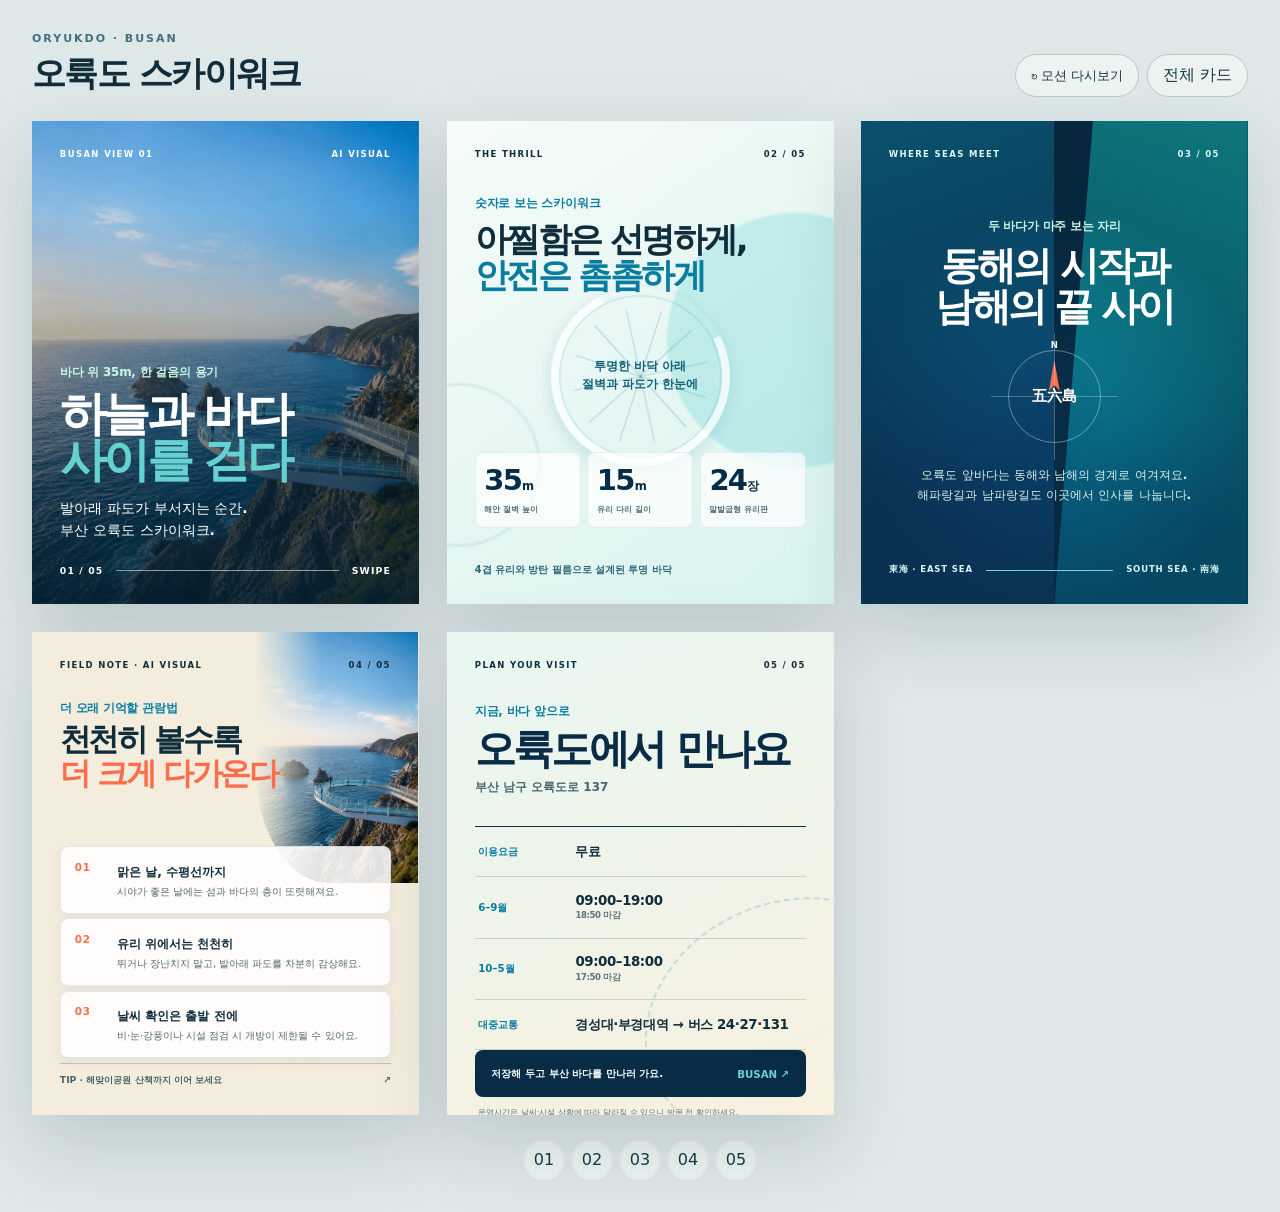
==== oryukdo-cardnews/index.html @ c97f1700 "Add brand guide and complete tourism content pages" ====
<!doctype html>
<html lang="ko">
<head>
  <meta charset="utf-8">
  <meta name="viewport" content="width=device-width, initial-scale=1">
  <meta name="description" content="오륙도 스카이워크를 소개하는 5장 모션 카드뉴스">
  <title>오륙도 스카이워크 — 카드뉴스</title>
  <link rel="stylesheet" href="styles.css">
  <script src="motion.js" defer></script>
</head>
<body>
  <main class="page-shell">
    <header class="viewer-head">
      <div>
        <p class="viewer-kicker">ORYUKDO · BUSAN</p>
        <h1>오륙도 스카이워크</h1>
      </div>
      <div class="viewer-actions" aria-label="카드 조작">
        <button id="replay" type="button">↻ 모션 다시보기</button>
        <a id="allCards" href="./">전체 카드</a>
      </div>
    </header>

    <section class="deck" id="deck" aria-label="오륙도 스카이워크 카드뉴스">
      <article class="card card--hero" data-card="1" aria-label="1번 카드, 표지">
        <div class="photo photo--hero" aria-hidden="true"></div>
        <div class="shade" aria-hidden="true"></div>
        <div class="grain" aria-hidden="true"></div>
        <div class="card-inner">
          <div class="topline motion-item"><span>BUSAN VIEW 01</span><span>AI VISUAL</span></div>
          <div class="hero-copy">
            <p class="eyebrow motion-item">바다 위 35m, 한 걸음의 용기</p>
            <h2 class="motion-item">하늘과 바다<br><em>사이를 걷다</em></h2>
            <p class="support motion-item">발아래 파도가 부서지는 순간.<br>부산 오륙도 스카이워크.</p>
          </div>
          <div class="swipe motion-item"><span>01 / 05</span><i></i><span>SWIPE</span></div>
        </div>
      </article>

      <article class="card card--glass" data-card="2" aria-label="2번 카드, 유리 다리 구조">
        <div class="orb orb--one" aria-hidden="true"></div>
        <div class="orb orb--two" aria-hidden="true"></div>
        <div class="card-inner">
          <div class="topline dark motion-item"><span>THE THRILL</span><span>02 / 05</span></div>
          <div class="section-copy">
            <p class="eyebrow dark motion-item">숫자로 보는 스카이워크</p>
            <h2 class="ink motion-item">아찔함은 선명하게,<br><em>안전은 촘촘하게</em></h2>
          </div>
          <div class="glass-bridge motion-item" aria-label="말발굽 모양 유리다리 그래픽">
            <div class="glass-path"><span></span><span></span><span></span><span></span><span></span><span></span></div>
            <p>투명한 바닥 아래<br>절벽과 파도가 한눈에</p>
          </div>
          <div class="stat-grid">
            <div class="stat motion-item"><strong>35<small>m</small></strong><span>해안 절벽 높이</span></div>
            <div class="stat motion-item"><strong>15<small>m</small></strong><span>유리 다리 길이</span></div>
            <div class="stat motion-item"><strong>24<small>장</small></strong><span>말발굽형 유리판</span></div>
          </div>
          <p class="source-note motion-item">4겹 유리와 방탄 필름으로 설계된 투명 바닥</p>
        </div>
      </article>

      <article class="card card--border" data-card="3" aria-label="3번 카드, 동해와 남해의 경계">
        <div class="split-sea" aria-hidden="true"><span></span><span></span></div>
        <div class="card-inner">
          <div class="topline light motion-item"><span>WHERE SEAS MEET</span><span>03 / 05</span></div>
          <div class="center-copy">
            <p class="eyebrow motion-item">두 바다가 마주 보는 자리</p>
            <h2 class="motion-item">동해의 시작과<br>남해의 끝 사이</h2>
            <div class="compass motion-item" aria-hidden="true"><i></i><b>五六島</b><span>N</span></div>
            <p class="support motion-item">오륙도 앞바다는 동해와 남해의 경계로 여겨져요.<br>해파랑길과 남파랑길도 이곳에서 인사를 나눕니다.</p>
          </div>
          <div class="sea-labels motion-item"><span>東海 · EAST SEA</span><i></i><span>SOUTH SEA · 南海</span></div>
        </div>
      </article>

      <article class="card card--tips" data-card="4" aria-label="4번 카드, 관람 팁">
        <div class="photo photo--detail" aria-hidden="true"></div>
        <div class="card-inner">
          <div class="topline dark motion-item"><span>FIELD NOTE · AI VISUAL</span><span>04 / 05</span></div>
          <div class="tips-head">
            <p class="eyebrow dark motion-item">더 오래 기억할 관람법</p>
            <h2 class="ink motion-item">천천히 볼수록<br><em>더 크게 다가온다</em></h2>
          </div>
          <div class="tips-list">
            <div class="tip motion-item"><b>01</b><div><strong>맑은 날, 수평선까지</strong><p>시야가 좋은 날에는 섬과 바다의 층이 또렷해져요.</p></div></div>
            <div class="tip motion-item"><b>02</b><div><strong>유리 위에서는 천천히</strong><p>뛰거나 장난치지 말고, 발아래 파도를 차분히 감상해요.</p></div></div>
            <div class="tip motion-item"><b>03</b><div><strong>날씨 확인은 출발 전에</strong><p>비·눈·강풍이나 시설 점검 시 개방이 제한될 수 있어요.</p></div></div>
          </div>
          <div class="micro-cta motion-item">TIP · 해맞이공원 산책까지 이어 보세요 <span>↗</span></div>
        </div>
      </article>

      <article class="card card--info" data-card="5" aria-label="5번 카드, 방문 정보">
        <div class="route-line" aria-hidden="true"></div>
        <div class="card-inner">
          <div class="topline dark motion-item"><span>PLAN YOUR VISIT</span><span>05 / 05</span></div>
          <div class="info-head">
            <p class="eyebrow dark motion-item">지금, 바다 앞으로</p>
            <h2 class="ink motion-item">오륙도에서 만나요</h2>
            <p class="info-sub motion-item">부산 남구 오륙도로 137</p>
          </div>
          <div class="info-board">
            <div class="info-row motion-item"><span>이용요금</span><strong>무료</strong></div>
            <div class="info-row motion-item"><span>6–9월</span><strong>09:00–19:00 <small>18:50 마감</small></strong></div>
            <div class="info-row motion-item"><span>10–5월</span><strong>09:00–18:00 <small>17:50 마감</small></strong></div>
            <div class="info-row motion-item"><span>대중교통</span><strong>경성대·부경대역 → 버스 24·27·131</strong></div>
          </div>
          <div class="closing-strip motion-item"><span>저장해 두고 부산 바다를 만나러 가요.</span><b>BUSAN ↗</b></div>
          <p class="verify motion-item">운영시간은 날씨·시설 상황에 따라 달라질 수 있으니 방문 전 확인하세요.</p>
        </div>
      </article>
    </section>

    <nav class="card-nav" aria-label="개별 카드 바로가기">
      <a href="?card=1">01</a><a href="?card=2">02</a><a href="?card=3">03</a><a href="?card=4">04</a><a href="?card=5">05</a>
    </nav>
  </main>
</body>
</html>
---- oryukdo-cardnews/styles.css ----
:root{--navy:#082c45;--sea:#087da2;--aqua:#65d1d0;--foam:#eef8f4;--sand:#f3ead7;--coral:#ff6d4a;--ink:#102d3b;--ease:cubic-bezier(.22,1,.36,1)}
*{box-sizing:border-box}html{background:#dfe8e8}body{margin:0;color:var(--ink);font-family:Pretendard,"Noto Sans KR",Apple SD Gothic Neo,system-ui,sans-serif}.page-shell{min-height:100vh;padding:32px}.viewer-head{width:min(1240px,100%);margin:0 auto 24px;display:flex;align-items:end;justify-content:space-between;gap:20px}.viewer-kicker{margin:0 0 6px;font-size:11px;font-weight:800;letter-spacing:.18em;color:#417080}.viewer-head h1{margin:0;font-size:clamp(22px,3vw,34px);letter-spacing:-.05em}.viewer-actions{display:flex;gap:8px}.viewer-actions button,.viewer-actions a{appearance:none;border:1px solid #b5c9c9;background:#edf3f1;color:#173746;border-radius:999px;padding:10px 15px;font:700 12px inherit;text-decoration:none;cursor:pointer}.deck{width:min(1240px,100%);margin:auto;display:grid;grid-template-columns:repeat(auto-fit,minmax(min(100%,360px),1fr));gap:28px;align-items:start}.card{position:relative;isolation:isolate;aspect-ratio:4/5;overflow:hidden;background:var(--foam);box-shadow:0 28px 70px rgba(6,39,56,.16);container-type:inline-size}.card-inner{position:relative;z-index:3;height:100%;padding:7.2%;display:flex;flex-direction:column}.topline{display:flex;justify-content:space-between;gap:12px;font-size:2.2cqw;font-weight:800;letter-spacing:.16em;color:#fff;text-transform:uppercase}.topline.dark{color:var(--ink)}.topline.light{color:#dff8f5}.photo{position:absolute;inset:0;background-image:url("assets/oryukdo-hero.png");background-size:cover;background-repeat:no-repeat}.photo--hero{background-position:center}.shade{position:absolute;inset:0;background:linear-gradient(180deg,rgba(2,24,43,.06) 18%,rgba(2,31,48,.86) 100%)}.grain{position:absolute;inset:0;opacity:.18;background-image:url("data:image/svg+xml,%3Csvg viewBox='0 0 120 120' xmlns='http://www.w3.org/2000/svg'%3E%3Cfilter id='n'%3E%3CfeTurbulence type='fractalNoise' baseFrequency='.85' numOctaves='2' stitchTiles='stitch'/%3E%3C/filter%3E%3Crect width='100%25' height='100%25' filter='url(%23n)' opacity='.2'/%3E%3C/svg%3E")}.hero-copy{margin-top:auto;color:#fff;margin-bottom:7%}.eyebrow{margin:0 0 3%;font-size:3.1cqw;font-weight:750;letter-spacing:-.02em;color:#caf7e8}.eyebrow.dark{color:var(--sea)}.hero-copy h2,.section-copy h2,.center-copy h2,.tips-head h2,.info-head h2{margin:0;font-size:12.2cqw;line-height:.96;letter-spacing:-.075em;font-weight:900}.hero-copy h2 em,.section-copy h2 em,.tips-head h2 em{font-style:normal;color:var(--aqua)}.support{margin:5% 0 0;font-size:3.6cqw;line-height:1.58;font-weight:550}.swipe{display:grid;grid-template-columns:auto 1fr auto;align-items:center;gap:4%;color:#fff;font-size:2.4cqw;font-weight:800;letter-spacing:.12em}.swipe i{height:1px;background:rgba(255,255,255,.55)}
.card--glass{background:linear-gradient(145deg,#f5fbf8,#d9f3ee)}.orb{position:absolute;border-radius:50%;filter:blur(1px)}.orb--one{width:66%;aspect-ratio:1;right:-23%;top:19%;background:rgba(62,200,203,.23)}.orb--two{width:42%;aspect-ratio:1;left:-18%;bottom:12%;border:1px solid rgba(8,125,162,.3)}.section-copy{margin-top:11%}.section-copy h2{font-size:8.8cqw;line-height:1.04}.section-copy h2 em{color:var(--sea)}.glass-bridge{position:relative;height:28%;margin:7% 0 5%;display:grid;place-items:center}.glass-path{position:absolute;width:54%;aspect-ratio:1;border:2.2cqw solid rgba(255,255,255,.75);border-top-color:transparent;border-radius:50%;transform:rotate(18deg);box-shadow:0 1.4cqw 4cqw rgba(0,107,139,.15),inset 0 0 0 .4cqw rgba(8,125,162,.14)}.glass-path span{position:absolute;width:1px;height:84%;background:rgba(8,125,162,.25);left:50%;top:8%;transform-origin:center}.glass-path span:nth-child(2){transform:rotate(30deg)}.glass-path span:nth-child(3){transform:rotate(60deg)}.glass-path span:nth-child(4){transform:rotate(90deg)}.glass-path span:nth-child(5){transform:rotate(120deg)}.glass-path span:nth-child(6){transform:rotate(150deg)}.glass-bridge p{position:relative;text-align:center;margin:0;font-size:3.1cqw;line-height:1.5;font-weight:800;color:#0d6076}.stat-grid{display:grid;grid-template-columns:repeat(3,1fr);gap:2%}.stat{padding:12% 8%;border-radius:2cqw;background:rgba(255,255,255,.72);border:1px solid rgba(8,44,69,.08)}.stat strong{display:block;font-size:7.5cqw;line-height:1;color:var(--navy);letter-spacing:-.06em}.stat small{font-size:.4em;margin-left:.08em}.stat span{display:block;margin-top:10%;font-size:2.15cqw;font-weight:700;color:#54717a}.source-note{margin:auto 0 0;font-size:2.5cqw;font-weight:700;color:#2f6574}
.card--border{background:var(--navy);color:white}.split-sea{position:absolute;inset:0;display:flex}.split-sea span{flex:1;background:linear-gradient(160deg,#0d6f8f,#0b3c64 70%)}.split-sea span+span{background:linear-gradient(200deg,#13a9a4,#075f7e 75%);clip-path:polygon(20% 0,100% 0,100% 100%,0 100%)}.split-sea:after{content:"";position:absolute;inset:0;background:radial-gradient(circle at 50% 59%,transparent 0 16%,rgba(5,30,50,.36) 58%)}.center-copy{margin:auto 0;text-align:center}.center-copy h2{font-size:10cqw;line-height:1.06}.center-copy .support{font-size:3.2cqw;color:#d9f0ed}.compass{position:relative;width:28%;aspect-ratio:1;margin:7% auto;border:1px solid rgba(255,255,255,.38);border-radius:50%;display:grid;place-items:center}.compass:before,.compass:after{content:"";position:absolute;background:rgba(255,255,255,.28)}.compass:before{width:140%;height:1px}.compass:after{height:140%;width:1px}.compass i{position:absolute;width:12%;height:34%;background:var(--coral);clip-path:polygon(50% 0,100% 100%,50% 80%,0 100%);top:10%}.compass b{font-family:serif;font-size:4cqw}.compass span{position:absolute;top:-12%;font-size:2.2cqw;font-weight:800}.sea-labels{display:grid;grid-template-columns:auto 1fr auto;align-items:center;gap:4%;font-size:2.2cqw;color:#d6f5f0;font-weight:750;letter-spacing:.1em}.sea-labels i{height:1px;background:#75d7cf}
.card--tips{background:#f4eddd}.photo--detail{left:58%;bottom:48%;background-position:73% 70%;border-radius:0 0 0 45%;filter:saturate(.8)}.card--tips:after{content:"";position:absolute;inset:0;background:linear-gradient(90deg,#f4eddd 0 57%,transparent 75%)}.tips-head{position:relative;margin-top:9%;width:68%;z-index:1}.tips-head h2{font-size:8.1cqw;line-height:1.06}.tips-head h2 em{color:var(--coral)}.tips-list{margin-top:auto;display:grid;gap:2.2%;position:relative;z-index:2}.tip{display:grid;grid-template-columns:10% 1fr;gap:4%;background:rgba(255,255,255,.88);border:1px solid rgba(16,45,59,.1);border-radius:2cqw;padding:4.2%;box-shadow:0 1.2cqw 3cqw rgba(25,65,75,.07)}.tip>b{color:var(--coral);font-size:2.7cqw;letter-spacing:.08em}.tip strong{font-size:3.2cqw}.tip p{margin:1.5% 0 0;font-size:2.5cqw;line-height:1.45;color:#54666b}.micro-cta{margin-top:4%;display:flex;justify-content:space-between;border-top:1px solid #bdc4bc;padding-top:3.3%;font-size:2.4cqw;font-weight:800;color:#46646b}
.card--info{background:linear-gradient(160deg,#e8f7f2,#f7f0df)}.route-line{position:absolute;width:75%;height:48%;right:-25%;bottom:-4%;border:2px dashed rgba(8,125,162,.18);border-radius:50%;transform:rotate(-25deg)}.info-head{margin-top:10%}.info-head h2{font-size:10.7cqw;color:var(--navy)}.info-sub{margin:3% 0 0;font-size:3.1cqw;font-weight:700;color:#45666f}.info-board{margin-top:9%;border-top:.3cqw solid var(--navy)}.info-row{display:grid;grid-template-columns:25% 1fr;gap:5%;align-items:center;padding:4.7% 1%;border-bottom:1px solid rgba(8,44,69,.17)}.info-row>span{font-size:2.65cqw;font-weight:800;color:var(--sea)}.info-row>strong{font-size:3.45cqw;letter-spacing:-.03em}.info-row small{display:block;margin-top:1%;font-size:2.2cqw;color:#607279}.closing-strip{margin-top:auto;padding:5%;border-radius:2cqw;background:var(--navy);color:white;display:flex;justify-content:space-between;align-items:center;gap:4%;font-size:2.65cqw;font-weight:700}.closing-strip b{color:var(--aqua);white-space:nowrap}.verify{margin:3% 1% 0;font-size:2.1cqw;line-height:1.45;color:#627276}
.motion-item{opacity:0;transform:translateY(18px)}.is-playing .motion-item{animation:rise .42s var(--ease) forwards}.is-playing .motion-item:nth-child(2){animation-delay:.14s}.is-playing .motion-item:nth-child(3){animation-delay:.28s}.is-playing .stat:nth-child(1),.is-playing .tip:nth-child(1),.is-playing .info-row:nth-child(1){animation-delay:.75s}.is-playing .stat:nth-child(2),.is-playing .tip:nth-child(2),.is-playing .info-row:nth-child(2){animation-delay:.87s}.is-playing .stat:nth-child(3),.is-playing .tip:nth-child(3),.is-playing .info-row:nth-child(3){animation-delay:.99s}.is-playing .info-row:nth-child(4){animation-delay:1.11s}.is-static .motion-item{opacity:1;transform:none}.is-playing .photo{animation:photoIn 1.3s var(--ease) both}.is-playing .glass-path{animation:drawIn .8s .5s var(--ease) both}.card-nav{width:min(1240px,100%);margin:24px auto 0;display:flex;justify-content:center;gap:8px}.card-nav a{display:grid;place-items:center;width:40px;height:40px;border-radius:50%;background:#edf3f1;color:#143948;text-decoration:none;font:800 12px inherit}.card-nav a.active{background:var(--navy);color:#fff}@keyframes rise{to{opacity:1;transform:none}}@keyframes photoIn{from{transform:scale(1.035)}to{transform:scale(1)}}@keyframes drawIn{from{opacity:0;transform:rotate(18deg) scale(.86)}to{opacity:1;transform:rotate(18deg) scale(1)}}
body.single .deck{display:block;width:min(540px,calc(100vw - 32px))}body.single .card{display:none}body.single .card.is-selected{display:block}body.single .viewer-head{width:min(540px,calc(100vw - 32px))}body.single .card-nav{width:min(540px,calc(100vw - 32px))}
@media(max-width:700px){.page-shell{padding:16px}.viewer-head{align-items:start}.viewer-actions{flex-direction:column}.viewer-actions button,.viewer-actions a{padding:8px 11px}.deck{gap:16px}}@media(prefers-reduced-motion:reduce){.motion-item{opacity:1;transform:none}.is-playing .motion-item,.is-playing .photo,.is-playing .glass-path{animation:none}}
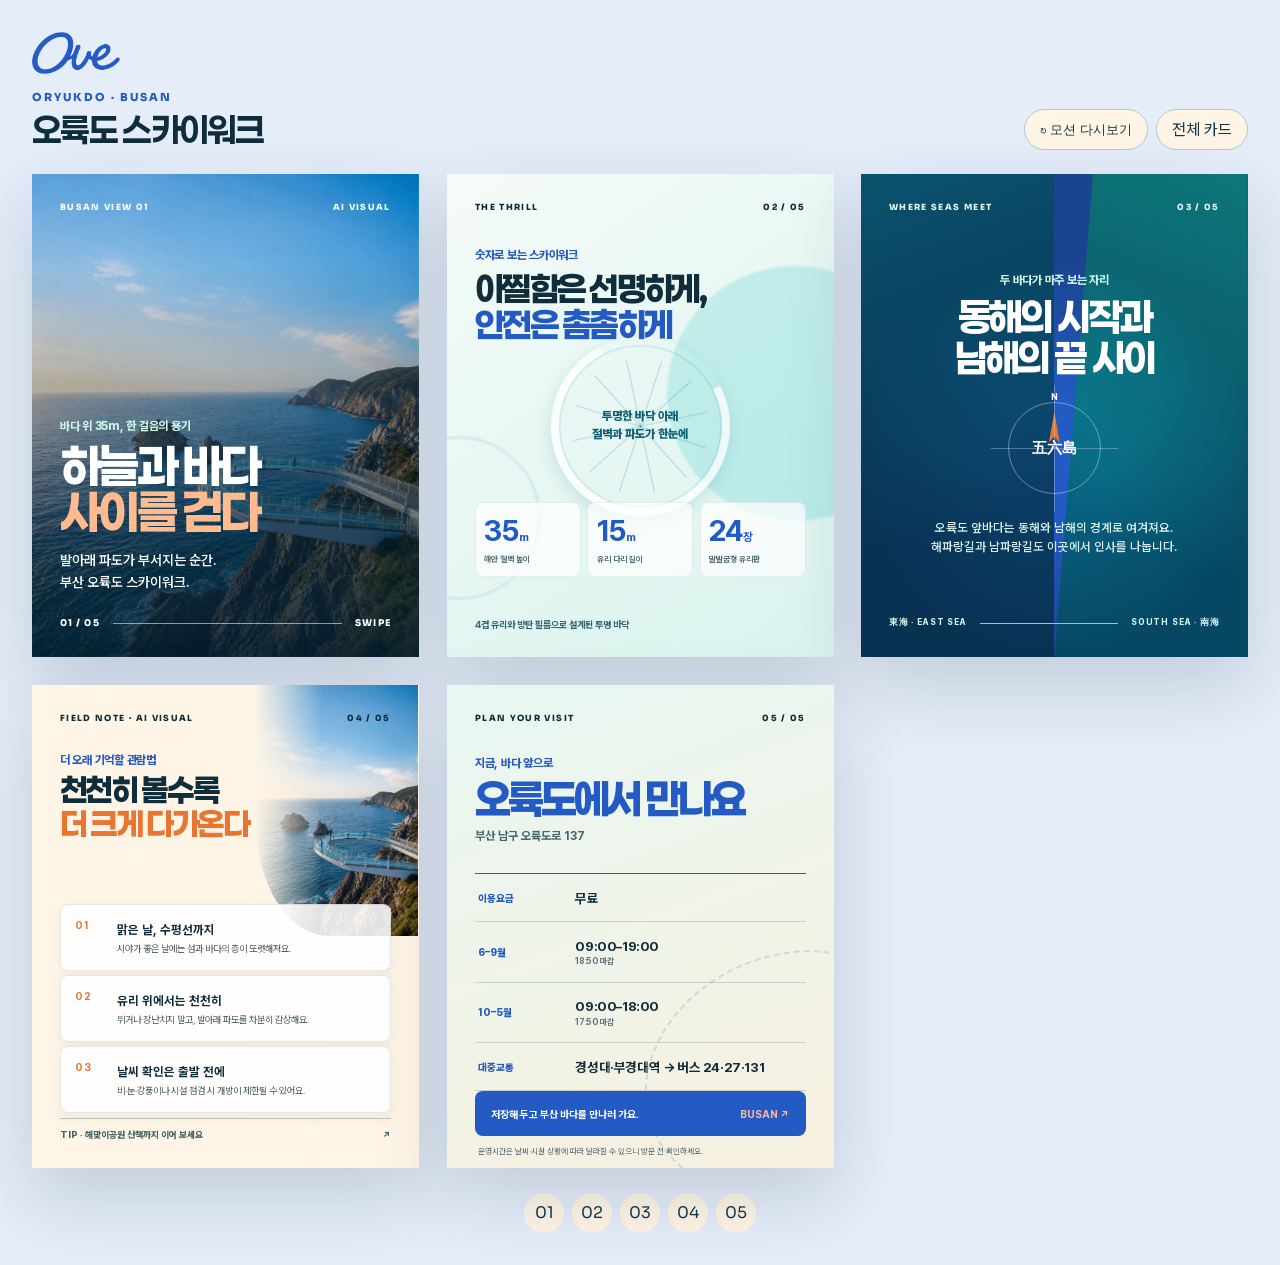
==== commit 1cb3ec0a: "Apply OVE brand palette and original logo across website" ====
--- a/oryukdo-cardnews/index.html
+++ b/oryukdo-cardnews/index.html
@@ -5,14 +5,16 @@
   <meta name="viewport" content="width=device-width, initial-scale=1">
   <meta name="description" content="오륙도 스카이워크를 소개하는 5장 모션 카드뉴스">
   <title>오륙도 스카이워크 — 카드뉴스</title>
-  <link rel="stylesheet" href="styles.css">
+  <link rel="icon" href="../assets/favicon.svg" type="image/svg+xml">
+  <link rel="stylesheet" href="../css/fonts.css">
+  <link rel="stylesheet" href="styles.css?v=20261015-ove3">
   <script src="motion.js" defer></script>
 </head>
 <body>
   <main class="page-shell">
     <header class="viewer-head">
       <div>
-        <p class="viewer-kicker">ORYUKDO · BUSAN</p>
+        <a href="../index.html" aria-label="Journey Archive 홈"><img class="viewer-logo" src="../assets/images/brand/ove-mark-blue.svg" alt="오브 OVE" width="1150" height="550"></a><p class="viewer-kicker">ORYUKDO · BUSAN</p>
         <h1>오륙도 스카이워크</h1>
       </div>
       <div class="viewer-actions" aria-label="카드 조작">
--- a/css/fonts.css
+++ b/css/fonts.css
@@ -0,0 +1,4 @@
+@font-face{font-family:"Paperlogy";src:url("../assets/fonts/Paperlogy-Bold.woff2") format("woff2");font-style:normal;font-weight:700;font-display:swap}
+@font-face{font-family:"Paperlogy";src:url("../assets/fonts/Paperlogy-ExtraBold.woff2") format("woff2");font-style:normal;font-weight:800;font-display:swap}
+@font-face{font-family:"Pretendard";src:url("../assets/fonts/PretendardVariable.woff2") format("woff2");font-style:normal;font-weight:100 900;font-display:swap}
+@font-face{font-family:"Sora";src:url("../assets/fonts/Sora-Variable.ttf") format("truetype");font-style:normal;font-weight:100 800;font-display:swap}
--- a/oryukdo-cardnews/styles.css
+++ b/oryukdo-cardnews/styles.css
@@ -1,9 +1,16 @@
-:root{--navy:#082c45;--sea:#087da2;--aqua:#65d1d0;--foam:#eef8f4;--sand:#f3ead7;--coral:#ff6d4a;--ink:#102d3b;--ease:cubic-bezier(.22,1,.36,1)}
-*{box-sizing:border-box}html{background:#dfe8e8}body{margin:0;color:var(--ink);font-family:Pretendard,"Noto Sans KR",Apple SD Gothic Neo,system-ui,sans-serif}.page-shell{min-height:100vh;padding:32px}.viewer-head{width:min(1240px,100%);margin:0 auto 24px;display:flex;align-items:end;justify-content:space-between;gap:20px}.viewer-kicker{margin:0 0 6px;font-size:11px;font-weight:800;letter-spacing:.18em;color:#417080}.viewer-head h1{margin:0;font-size:clamp(22px,3vw,34px);letter-spacing:-.05em}.viewer-actions{display:flex;gap:8px}.viewer-actions button,.viewer-actions a{appearance:none;border:1px solid #b5c9c9;background:#edf3f1;color:#173746;border-radius:999px;padding:10px 15px;font:700 12px inherit;text-decoration:none;cursor:pointer}.deck{width:min(1240px,100%);margin:auto;display:grid;grid-template-columns:repeat(auto-fit,minmax(min(100%,360px),1fr));gap:28px;align-items:start}.card{position:relative;isolation:isolate;aspect-ratio:4/5;overflow:hidden;background:var(--foam);box-shadow:0 28px 70px rgba(6,39,56,.16);container-type:inline-size}.card-inner{position:relative;z-index:3;height:100%;padding:7.2%;display:flex;flex-direction:column}.topline{display:flex;justify-content:space-between;gap:12px;font-size:2.2cqw;font-weight:800;letter-spacing:.16em;color:#fff;text-transform:uppercase}.topline.dark{color:var(--ink)}.topline.light{color:#dff8f5}.photo{position:absolute;inset:0;background-image:url("assets/oryukdo-hero.png");background-size:cover;background-repeat:no-repeat}.photo--hero{background-position:center}.shade{position:absolute;inset:0;background:linear-gradient(180deg,rgba(2,24,43,.06) 18%,rgba(2,31,48,.86) 100%)}.grain{position:absolute;inset:0;opacity:.18;background-image:url("data:image/svg+xml,%3Csvg viewBox='0 0 120 120' xmlns='http://www.w3.org/2000/svg'%3E%3Cfilter id='n'%3E%3CfeTurbulence type='fractalNoise' baseFrequency='.85' numOctaves='2' stitchTiles='stitch'/%3E%3C/filter%3E%3Crect width='100%25' height='100%25' filter='url(%23n)' opacity='.2'/%3E%3C/svg%3E")}.hero-copy{margin-top:auto;color:#fff;margin-bottom:7%}.eyebrow{margin:0 0 3%;font-size:3.1cqw;font-weight:750;letter-spacing:-.02em;color:#caf7e8}.eyebrow.dark{color:var(--sea)}.hero-copy h2,.section-copy h2,.center-copy h2,.tips-head h2,.info-head h2{margin:0;font-size:12.2cqw;line-height:.96;letter-spacing:-.075em;font-weight:900}.hero-copy h2 em,.section-copy h2 em,.tips-head h2 em{font-style:normal;color:var(--aqua)}.support{margin:5% 0 0;font-size:3.6cqw;line-height:1.58;font-weight:550}.swipe{display:grid;grid-template-columns:auto 1fr auto;align-items:center;gap:4%;color:#fff;font-size:2.4cqw;font-weight:800;letter-spacing:.12em}.swipe i{height:1px;background:rgba(255,255,255,.55)}
+:root{--navy:#245AC4;--sea:#245AC4;--aqua:#FFBB8E;--foam:#E5EDF9;--sand:#FFF5E6;--coral:#E97532;--ink:#102d3b;--ease:cubic-bezier(.22,1,.36,1)}
+*{box-sizing:border-box}html{background:#E5EDF9}body{margin:0;color:var(--ink);font-family:Pretendard,"Noto Sans KR",Apple SD Gothic Neo,system-ui,sans-serif}.page-shell{min-height:100vh;padding:32px}.viewer-head{width:min(1240px,100%);margin:0 auto 24px;display:flex;align-items:end;justify-content:space-between;gap:20px}.viewer-kicker{margin:0 0 6px;font-size:11px;font-weight:800;letter-spacing:.18em;color:#245AC4}.viewer-head h1{margin:0;font-size:clamp(22px,3vw,34px);letter-spacing:-.05em}.viewer-actions{display:flex;gap:8px}.viewer-actions button,.viewer-actions a{appearance:none;border:1px solid #b5c9c9;background:#FFF5E6;color:#173746;border-radius:999px;padding:10px 15px;font:700 12px inherit;text-decoration:none;cursor:pointer}.deck{width:min(1240px,100%);margin:auto;display:grid;grid-template-columns:repeat(auto-fit,minmax(min(100%,360px),1fr));gap:28px;align-items:start}.card{position:relative;isolation:isolate;aspect-ratio:4/5;overflow:hidden;background:var(--foam);box-shadow:0 28px 70px rgba(6,39,56,.16);container-type:inline-size}.card-inner{position:relative;z-index:3;height:100%;padding:7.2%;display:flex;flex-direction:column}.topline{display:flex;justify-content:space-between;gap:12px;font-size:2.2cqw;font-weight:800;letter-spacing:.16em;color:#fff;text-transform:uppercase}.topline.dark{color:var(--ink)}.topline.light{color:#dff8f5}.photo{position:absolute;inset:0;background-image:url("assets/oryukdo-hero.png");background-size:cover;background-repeat:no-repeat}.photo--hero{background-position:center}.shade{position:absolute;inset:0;background:linear-gradient(180deg,rgba(2,24,43,.06) 18%,rgba(2,31,48,.86) 100%)}.grain{position:absolute;inset:0;opacity:.18;background-image:url("data:image/svg+xml,%3Csvg viewBox='0 0 120 120' xmlns='http://www.w3.org/2000/svg'%3E%3Cfilter id='n'%3E%3CfeTurbulence type='fractalNoise' baseFrequency='.85' numOctaves='2' stitchTiles='stitch'/%3E%3C/filter%3E%3Crect width='100%25' height='100%25' filter='url(%23n)' opacity='.2'/%3E%3C/svg%3E")}.hero-copy{margin-top:auto;color:#fff;margin-bottom:7%}.eyebrow{margin:0 0 3%;font-size:3.1cqw;font-weight:750;letter-spacing:-.02em;color:#caf7e8}.eyebrow.dark{color:var(--sea)}.hero-copy h2,.section-copy h2,.center-copy h2,.tips-head h2,.info-head h2{margin:0;font-size:12.2cqw;line-height:.96;letter-spacing:-.075em;font-weight:900}.hero-copy h2 em,.section-copy h2 em,.tips-head h2 em{font-style:normal;color:var(--aqua)}.support{margin:5% 0 0;font-size:3.6cqw;line-height:1.58;font-weight:550}.swipe{display:grid;grid-template-columns:auto 1fr auto;align-items:center;gap:4%;color:#fff;font-size:2.4cqw;font-weight:800;letter-spacing:.12em}.swipe i{height:1px;background:rgba(255,255,255,.55)}
 .card--glass{background:linear-gradient(145deg,#f5fbf8,#d9f3ee)}.orb{position:absolute;border-radius:50%;filter:blur(1px)}.orb--one{width:66%;aspect-ratio:1;right:-23%;top:19%;background:rgba(62,200,203,.23)}.orb--two{width:42%;aspect-ratio:1;left:-18%;bottom:12%;border:1px solid rgba(8,125,162,.3)}.section-copy{margin-top:11%}.section-copy h2{font-size:8.8cqw;line-height:1.04}.section-copy h2 em{color:var(--sea)}.glass-bridge{position:relative;height:28%;margin:7% 0 5%;display:grid;place-items:center}.glass-path{position:absolute;width:54%;aspect-ratio:1;border:2.2cqw solid rgba(255,255,255,.75);border-top-color:transparent;border-radius:50%;transform:rotate(18deg);box-shadow:0 1.4cqw 4cqw rgba(0,107,139,.15),inset 0 0 0 .4cqw rgba(8,125,162,.14)}.glass-path span{position:absolute;width:1px;height:84%;background:rgba(8,125,162,.25);left:50%;top:8%;transform-origin:center}.glass-path span:nth-child(2){transform:rotate(30deg)}.glass-path span:nth-child(3){transform:rotate(60deg)}.glass-path span:nth-child(4){transform:rotate(90deg)}.glass-path span:nth-child(5){transform:rotate(120deg)}.glass-path span:nth-child(6){transform:rotate(150deg)}.glass-bridge p{position:relative;text-align:center;margin:0;font-size:3.1cqw;line-height:1.5;font-weight:800;color:#0d6076}.stat-grid{display:grid;grid-template-columns:repeat(3,1fr);gap:2%}.stat{padding:12% 8%;border-radius:2cqw;background:rgba(255,255,255,.72);border:1px solid rgba(8,44,69,.08)}.stat strong{display:block;font-size:7.5cqw;line-height:1;color:var(--navy);letter-spacing:-.06em}.stat small{font-size:.4em;margin-left:.08em}.stat span{display:block;margin-top:10%;font-size:2.15cqw;font-weight:700;color:#54717a}.source-note{margin:auto 0 0;font-size:2.5cqw;font-weight:700;color:#2f6574}
 .card--border{background:var(--navy);color:white}.split-sea{position:absolute;inset:0;display:flex}.split-sea span{flex:1;background:linear-gradient(160deg,#0d6f8f,#0b3c64 70%)}.split-sea span+span{background:linear-gradient(200deg,#13a9a4,#075f7e 75%);clip-path:polygon(20% 0,100% 0,100% 100%,0 100%)}.split-sea:after{content:"";position:absolute;inset:0;background:radial-gradient(circle at 50% 59%,transparent 0 16%,rgba(5,30,50,.36) 58%)}.center-copy{margin:auto 0;text-align:center}.center-copy h2{font-size:10cqw;line-height:1.06}.center-copy .support{font-size:3.2cqw;color:#d9f0ed}.compass{position:relative;width:28%;aspect-ratio:1;margin:7% auto;border:1px solid rgba(255,255,255,.38);border-radius:50%;display:grid;place-items:center}.compass:before,.compass:after{content:"";position:absolute;background:rgba(255,255,255,.28)}.compass:before{width:140%;height:1px}.compass:after{height:140%;width:1px}.compass i{position:absolute;width:12%;height:34%;background:var(--coral);clip-path:polygon(50% 0,100% 100%,50% 80%,0 100%);top:10%}.compass b{font-family:serif;font-size:4cqw}.compass span{position:absolute;top:-12%;font-size:2.2cqw;font-weight:800}.sea-labels{display:grid;grid-template-columns:auto 1fr auto;align-items:center;gap:4%;font-size:2.2cqw;color:#d6f5f0;font-weight:750;letter-spacing:.1em}.sea-labels i{height:1px;background:#75d7cf}
-.card--tips{background:#f4eddd}.photo--detail{left:58%;bottom:48%;background-position:73% 70%;border-radius:0 0 0 45%;filter:saturate(.8)}.card--tips:after{content:"";position:absolute;inset:0;background:linear-gradient(90deg,#f4eddd 0 57%,transparent 75%)}.tips-head{position:relative;margin-top:9%;width:68%;z-index:1}.tips-head h2{font-size:8.1cqw;line-height:1.06}.tips-head h2 em{color:var(--coral)}.tips-list{margin-top:auto;display:grid;gap:2.2%;position:relative;z-index:2}.tip{display:grid;grid-template-columns:10% 1fr;gap:4%;background:rgba(255,255,255,.88);border:1px solid rgba(16,45,59,.1);border-radius:2cqw;padding:4.2%;box-shadow:0 1.2cqw 3cqw rgba(25,65,75,.07)}.tip>b{color:var(--coral);font-size:2.7cqw;letter-spacing:.08em}.tip strong{font-size:3.2cqw}.tip p{margin:1.5% 0 0;font-size:2.5cqw;line-height:1.45;color:#54666b}.micro-cta{margin-top:4%;display:flex;justify-content:space-between;border-top:1px solid #bdc4bc;padding-top:3.3%;font-size:2.4cqw;font-weight:800;color:#46646b}
+.card--tips{background:#FFF5E6}.photo--detail{left:58%;bottom:48%;background-position:73% 70%;border-radius:0 0 0 45%;filter:saturate(.8)}.card--tips:after{content:"";position:absolute;inset:0;background:linear-gradient(90deg,#FFF5E6 0 57%,transparent 75%)}.tips-head{position:relative;margin-top:9%;width:68%;z-index:1}.tips-head h2{font-size:8.1cqw;line-height:1.06}.tips-head h2 em{color:var(--coral)}.tips-list{margin-top:auto;display:grid;gap:2.2%;position:relative;z-index:2}.tip{display:grid;grid-template-columns:10% 1fr;gap:4%;background:rgba(255,255,255,.88);border:1px solid rgba(16,45,59,.1);border-radius:2cqw;padding:4.2%;box-shadow:0 1.2cqw 3cqw rgba(25,65,75,.07)}.tip>b{color:var(--coral);font-size:2.7cqw;letter-spacing:.08em}.tip strong{font-size:3.2cqw}.tip p{margin:1.5% 0 0;font-size:2.5cqw;line-height:1.45;color:#54666b}.micro-cta{margin-top:4%;display:flex;justify-content:space-between;border-top:1px solid #bdc4bc;padding-top:3.3%;font-size:2.4cqw;font-weight:800;color:#46646b}
 .card--info{background:linear-gradient(160deg,#e8f7f2,#f7f0df)}.route-line{position:absolute;width:75%;height:48%;right:-25%;bottom:-4%;border:2px dashed rgba(8,125,162,.18);border-radius:50%;transform:rotate(-25deg)}.info-head{margin-top:10%}.info-head h2{font-size:10.7cqw;color:var(--navy)}.info-sub{margin:3% 0 0;font-size:3.1cqw;font-weight:700;color:#45666f}.info-board{margin-top:9%;border-top:.3cqw solid var(--navy)}.info-row{display:grid;grid-template-columns:25% 1fr;gap:5%;align-items:center;padding:4.7% 1%;border-bottom:1px solid rgba(8,44,69,.17)}.info-row>span{font-size:2.65cqw;font-weight:800;color:var(--sea)}.info-row>strong{font-size:3.45cqw;letter-spacing:-.03em}.info-row small{display:block;margin-top:1%;font-size:2.2cqw;color:#607279}.closing-strip{margin-top:auto;padding:5%;border-radius:2cqw;background:var(--navy);color:white;display:flex;justify-content:space-between;align-items:center;gap:4%;font-size:2.65cqw;font-weight:700}.closing-strip b{color:var(--aqua);white-space:nowrap}.verify{margin:3% 1% 0;font-size:2.1cqw;line-height:1.45;color:#627276}
-.motion-item{opacity:0;transform:translateY(18px)}.is-playing .motion-item{animation:rise .42s var(--ease) forwards}.is-playing .motion-item:nth-child(2){animation-delay:.14s}.is-playing .motion-item:nth-child(3){animation-delay:.28s}.is-playing .stat:nth-child(1),.is-playing .tip:nth-child(1),.is-playing .info-row:nth-child(1){animation-delay:.75s}.is-playing .stat:nth-child(2),.is-playing .tip:nth-child(2),.is-playing .info-row:nth-child(2){animation-delay:.87s}.is-playing .stat:nth-child(3),.is-playing .tip:nth-child(3),.is-playing .info-row:nth-child(3){animation-delay:.99s}.is-playing .info-row:nth-child(4){animation-delay:1.11s}.is-static .motion-item{opacity:1;transform:none}.is-playing .photo{animation:photoIn 1.3s var(--ease) both}.is-playing .glass-path{animation:drawIn .8s .5s var(--ease) both}.card-nav{width:min(1240px,100%);margin:24px auto 0;display:flex;justify-content:center;gap:8px}.card-nav a{display:grid;place-items:center;width:40px;height:40px;border-radius:50%;background:#edf3f1;color:#143948;text-decoration:none;font:800 12px inherit}.card-nav a.active{background:var(--navy);color:#fff}@keyframes rise{to{opacity:1;transform:none}}@keyframes photoIn{from{transform:scale(1.035)}to{transform:scale(1)}}@keyframes drawIn{from{opacity:0;transform:rotate(18deg) scale(.86)}to{opacity:1;transform:rotate(18deg) scale(1)}}
+.motion-item{opacity:0;transform:translateY(18px)}.is-playing .motion-item{animation:rise .42s var(--ease) forwards}.is-playing .motion-item:nth-child(2){animation-delay:.14s}.is-playing .motion-item:nth-child(3){animation-delay:.28s}.is-playing .stat:nth-child(1),.is-playing .tip:nth-child(1),.is-playing .info-row:nth-child(1){animation-delay:.75s}.is-playing .stat:nth-child(2),.is-playing .tip:nth-child(2),.is-playing .info-row:nth-child(2){animation-delay:.87s}.is-playing .stat:nth-child(3),.is-playing .tip:nth-child(3),.is-playing .info-row:nth-child(3){animation-delay:.99s}.is-playing .info-row:nth-child(4){animation-delay:1.11s}.is-static .motion-item{opacity:1;transform:none}.is-playing .photo{animation:photoIn 1.3s var(--ease) both}.is-playing .glass-path{animation:drawIn .8s .5s var(--ease) both}.card-nav{width:min(1240px,100%);margin:24px auto 0;display:flex;justify-content:center;gap:8px}.card-nav a{display:grid;place-items:center;width:40px;height:40px;border-radius:50%;background:#FFF5E6;color:#143948;text-decoration:none;font:800 12px inherit}.card-nav a.active{background:var(--navy);color:#fff}@keyframes rise{to{opacity:1;transform:none}}@keyframes photoIn{from{transform:scale(1.035)}to{transform:scale(1)}}@keyframes drawIn{from{opacity:0;transform:rotate(18deg) scale(.86)}to{opacity:1;transform:rotate(18deg) scale(1)}}
 body.single .deck{display:block;width:min(540px,calc(100vw - 32px))}body.single .card{display:none}body.single .card.is-selected{display:block}body.single .viewer-head{width:min(540px,calc(100vw - 32px))}body.single .card-nav{width:min(540px,calc(100vw - 32px))}
 @media(max-width:700px){.page-shell{padding:16px}.viewer-head{align-items:start}.viewer-actions{flex-direction:column}.viewer-actions button,.viewer-actions a{padding:8px 11px}.deck{gap:16px}}@media(prefers-reduced-motion:reduce){.motion-item{opacity:1;transform:none}.is-playing .motion-item,.is-playing .photo,.is-playing .glass-path{animation:none}}
+
+/* OVE typography system */
+body{font-family:"Pretendard",Arial,sans-serif}
+:where(.viewer-head h1,.hero-copy h2,.section-copy h2,.center-copy h2,.tips-head h2,.info-head h2){font-family:"Paperlogy","Pretendard",sans-serif}
+:where(.viewer-kicker,.topline,.swipe,.card-nav){font-family:"Sora","Pretendard",sans-serif}
+
+.viewer-logo{display:block;width:88px;height:auto;margin-bottom:16px}
